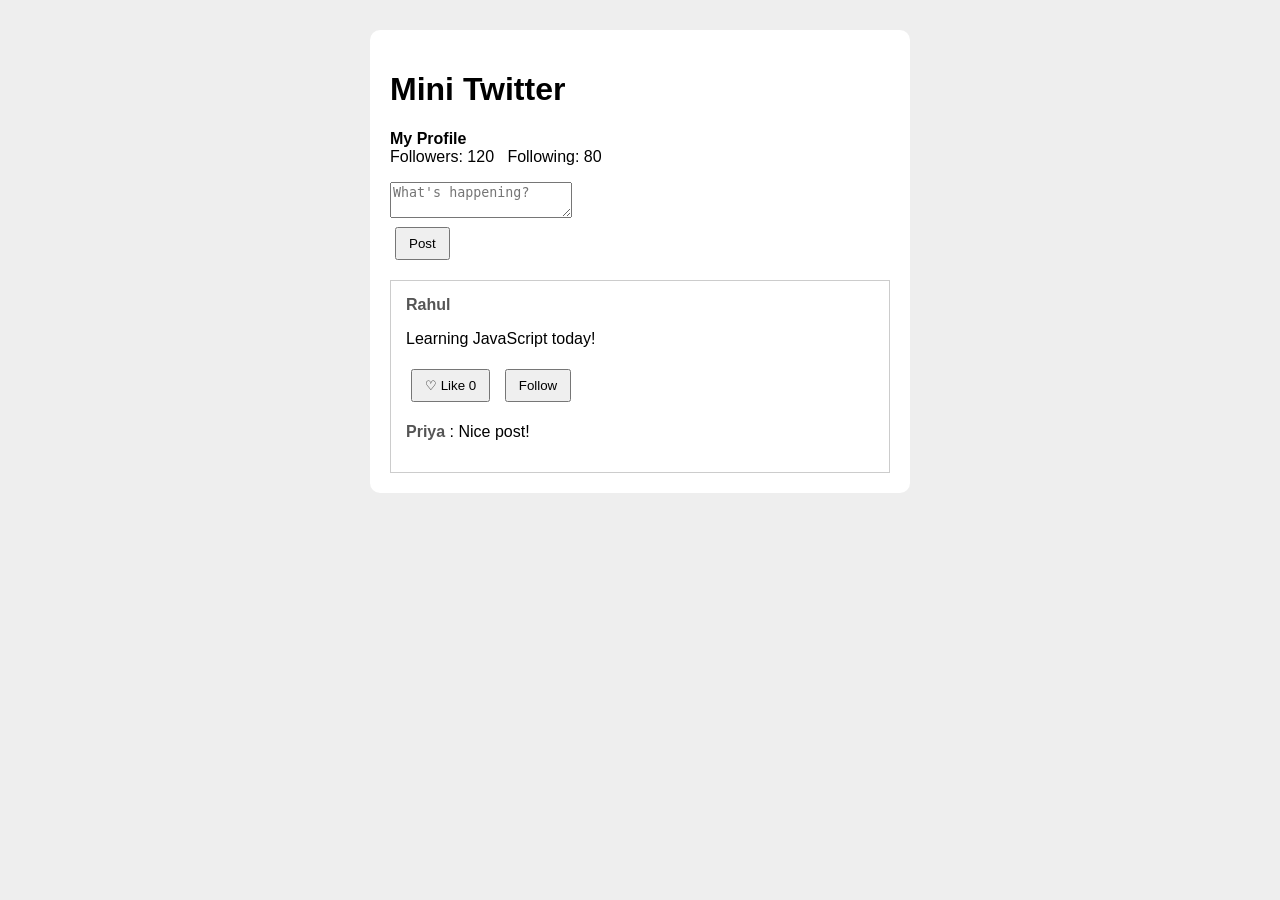
==== index.html @ 10c35ac1 "Add files via upload" ====
<!doctype html>
<html>
  <head>
    <title>Mini Twitter</title>
    <link rel="stylesheet" href="style.css" />
  </head>

  <body>
    <div class="box">
      <h1>Mini Twitter</h1>

      <p>
        <b>My Profile</b><br />
        Followers: 120 &nbsp; Following: 80
      </p>

      <textarea id="postText" placeholder="What's happening?"></textarea>
      <br />

      <button onclick="post()">Post</button>

      <div class="post">
        <b class="profile" onclick="viewProfile('Rahul')"> Rahul </b>

        <p>Learning JavaScript today!</p>

        <button onclick="likePost(this)">♡ Like <span>0</span></button>

        <button onclick="follow(this)">Follow</button>

        <p>
          <b class="profile" onclick="viewProfile('Priya')"> Priya </b>: Nice
          post!
        </p>
      </div>

      <div id="newPost"></div>
    </div>

    <script src="script.js"></script>
  </body>
</html>
---- style.css ----
body {
  font-family: Arial;
  background: #eee;
}

.box {
  background: white;
  width: 500px;
  margin: 30px auto;
  padding: 20px;
  border-radius: 10px;
}

.post {
  border: 1px solid #ccc;
  padding: 15px;
  margin-top: 15px;
}

button {
  padding: 7px 12px;
  margin: 5px;
}

.profile {
  color: #555;
  cursor: pointer;
}
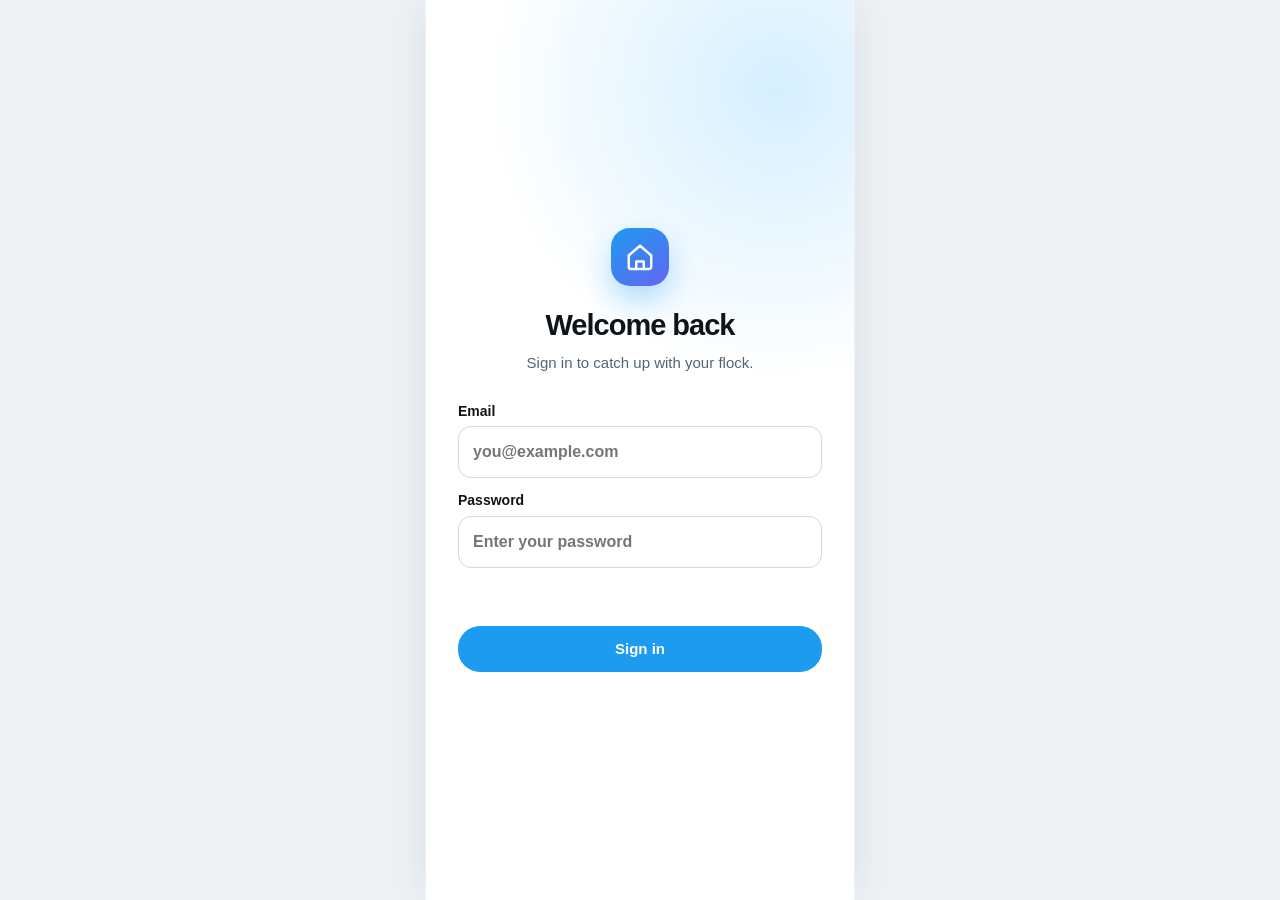
==== commit 5a61429a: "Add files via upload" ====
--- a/index.html
+++ b/index.html
@@ -1,42 +1 @@
-<!doctype html>
-<html>
-  <head>
-    <title>Mini Twitter</title>
-    <link rel="stylesheet" href="style.css" />
-  </head>
-
-  <body>
-    <div class="box">
-      <h1>Mini Twitter</h1>
-
-      <p>
-        <b>My Profile</b><br />
-        Followers: 120 &nbsp; Following: 80
-      </p>
-
-      <textarea id="postText" placeholder="What's happening?"></textarea>
-      <br />
-
-      <button onclick="post()">Post</button>
-
-      <div class="post">
-        <b class="profile" onclick="viewProfile('Rahul')"> Rahul </b>
-
-        <p>Learning JavaScript today!</p>
-
-        <button onclick="likePost(this)">♡ Like <span>0</span></button>
-
-        <button onclick="follow(this)">Follow</button>
-
-        <p>
-          <b class="profile" onclick="viewProfile('Priya')"> Priya </b>: Nice
-          post!
-        </p>
-      </div>
-
-      <div id="newPost"></div>
-    </div>
-
-    <script src="script.js"></script>
-  </body>
-</html>
+<!doctype html><html><head><meta charset="utf-8"><meta name="viewport" content="width=device-width,initial-scale=1"><title>Chirp — Home</title><link rel="stylesheet" href="style.css"></head><body><main class="page"><header class="top"><a href="profile.html" class="avatar">MC</a><span class="brand">chirp</span><button class="icon-btn" data-icon="mail" onclick="location.href='messages.html'"></button></header><nav class="tabs"><a class="active">For you</a><a href="explore.html">Following</a></nav><section class="composer"><div class="avatar">MC</div><div style="flex:1"><textarea id="new-post" placeholder="What’s happening?"></textarea><div class="composer-tools"><span>▧ ◌ ☺</span><button class="primary" onclick="publish()">Post</button></div></div></section><section id="feed"></section></main><button class="fab" data-icon="plus" onclick="document.querySelector('#new-post').focus()"></button><div id="modal" class="modal"></div><script src="data.js"></script><script src="app.js"></script><script>renderFeed();document.querySelectorAll('[data-icon]').forEach(x=>x.innerHTML=icon(x.dataset.icon));document.body.insertAdjacentHTML('beforeend',nav('home'));</script></body></html>
--- a/style.css
+++ b/style.css
@@ -1,28 +1,3 @@
-body {
-  font-family: Arial;
-  background: #eee;
-}
-
-.box {
-  background: white;
-  width: 500px;
-  margin: 30px auto;
-  padding: 20px;
-  border-radius: 10px;
-}
-
-.post {
-  border: 1px solid #ccc;
-  padding: 15px;
-  margin-top: 15px;
-}
-
-button {
-  padding: 7px 12px;
-  margin: 5px;
-}
-
-.profile {
-  color: #555;
-  cursor: pointer;
-}
+:root{--ink:#0f1419;--muted:#536471;--line:#eff3f4;--blue:#1d9bf0;--blue2:#0b7cc1;--soft:#f7f9f9;--green:#00ba7c;--red:#f4212e}*{box-sizing:border-box}html{background:#eef2f5;display:flex;justify-content:center}body{margin:0;background:#fff;color:var(--ink);font:15px/1.35 -apple-system,BlinkMacSystemFont,"Segoe UI",sans-serif;width:100%;max-width:430px;min-height:100vh;border-inline:1px solid var(--line);box-shadow:0 0 45px #30445418}a{color:inherit;text-decoration:none}button,input,textarea{font:inherit}button{border:0;cursor:pointer}.page{padding-bottom:72px}.top{height:58px;display:flex;align-items:center;justify-content:space-between;padding:0 16px;border-bottom:1px solid var(--line);position:sticky;top:0;background:#fffd;backdrop-filter:blur(10px);z-index:4}.brand{font-weight:850;font-size:20px;letter-spacing:-1px;color:var(--blue)}.avatar{width:38px;height:38px;border-radius:50%;background:linear-gradient(135deg,#ff9a61,#8e4bff);color:#fff;display:grid;place-items:center;font-weight:700}.icon-btn{background:transparent;padding:8px;color:var(--ink);display:inline-grid;place-items:center}.ico{width:21px;height:21px;display:block;fill:none;stroke:currentColor;stroke-width:1.9;stroke-linecap:round;stroke-linejoin:round}.tabs{display:flex;border-bottom:1px solid var(--line);position:sticky;top:58px;background:#fffd;z-index:3}.tabs a{flex:1;text-align:center;padding:15px 0 12px;font-weight:600;color:var(--muted)}.tabs a.active{color:var(--ink);border-bottom:3px solid var(--blue)}.composer{display:flex;gap:11px;padding:14px 16px;border-bottom:8px solid var(--soft)}.composer textarea{border:0;resize:none;outline:0;flex:1;min-height:53px;font-size:17px;padding-top:8px}.composer-tools{display:flex;justify-content:space-between;align-items:center;margin-left:49px}.composer-tools span{color:var(--blue);font-size:20px;letter-spacing:7px}.primary{background:var(--blue);color:#fff;border-radius:22px;padding:9px 18px;font-weight:700}.primary:disabled{opacity:.5}.post{padding:12px 16px;border-bottom:1px solid var(--line);display:flex;gap:11px}.post-body{min-width:0;flex:1}.post-head{display:flex;gap:5px;align-items:center;white-space:nowrap}.name{font-weight:750;overflow:hidden;text-overflow:ellipsis}.handle,.time,.subtle{color:var(--muted)}.post-text{margin:3px 0 10px;white-space:pre-wrap;font-size:15.5px}.media{height:180px;border-radius:15px;background:linear-gradient(135deg,#bbdef8,#6f95d6 45%,#343a62);display:grid;place-items:center;color:#fff;font-size:46px;overflow:hidden}.media.sunset{background:linear-gradient(145deg,#f58f79,#d95580 45%,#543574)}.media.city{background:linear-gradient(145deg,#7db9e8,#36466d 55%,#171c32)}.actions{display:flex;justify-content:space-between;color:var(--muted);margin-top:9px}.actions button{background:transparent;color:inherit;font-size:13px;padding:3px;display:flex;align-items:center;gap:5px}.actions .ico{width:18px;height:18px}.actions button.liked{color:#e0245e}.actions button.reposted{color:var(--green)}.bottom{position:fixed;left:50%;bottom:0;transform:translateX(-50%);width:min(100%,430px);height:64px;background:#fffe;border-top:1px solid var(--line);display:flex;justify-content:space-around;align-items:center;z-index:9;backdrop-filter:blur(10px)}.bottom a{padding:12px;display:grid;place-items:center}.bottom a.active{color:var(--blue)}.bottom .ico{width:23px;height:23px}.fab{position:fixed;right:max(18px,calc((100vw - 430px)/2 + 18px));bottom:82px;width:54px;height:54px;border-radius:50%;background:var(--blue);color:white;font-size:27px;box-shadow:0 4px 12px #0003}.section{padding:14px 16px;border-bottom:8px solid var(--soft)}h2{font-size:20px;margin:3px 0 13px}h3{font-size:17px;margin:0}.search{background:#eff3f4;border:0;border-radius:22px;padding:11px 15px;width:100%;outline-color:var(--blue)}.card{padding:13px 0;border-bottom:1px solid var(--line)}.trend{display:flex;justify-content:space-between}.trend strong{display:block;margin:2px 0}.notice{display:flex;gap:12px;padding:14px 16px;border-bottom:1px solid var(--line)}.notice .copy{flex:1}.notice p{margin:2px 0;color:var(--muted);font-size:14px}.user-row{display:flex;gap:10px;align-items:center;padding:11px 16px}.user-row .meta{flex:1}.outline{background:white;border:1px solid #cfd9de;border-radius:20px;padding:7px 15px;font-weight:700}.outline.following{background:var(--ink);color:#fff;border-color:var(--ink)}.message{display:flex;gap:10px;padding:14px 16px;border-bottom:1px solid var(--line)}.message .copy{min-width:0;flex:1}.message p{margin:3px 0;white-space:nowrap;overflow:hidden;text-overflow:ellipsis}.badge{display:inline-grid;place-items:center;background:var(--blue);color:#fff;width:17px;height:17px;border-radius:50%;font-size:11px}.chat{min-height:calc(100vh - 125px);padding:12px 16px}.bubble{max-width:78%;padding:10px 13px;border-radius:18px;background:#eff3f4;margin:8px 0}.bubble.mine{background:var(--blue);color:#fff;margin-left:auto}.chat-input{position:fixed;left:50%;bottom:64px;transform:translateX(-50%);max-width:430px;width:100%;padding:9px 12px;background:white;border-top:1px solid var(--line);display:flex;gap:8px}.chat-input input{flex:1;border:1px solid #cfd9de;border-radius:20px;padding:9px 13px;outline-color:var(--blue)}.profile-head{height:132px;background:linear-gradient(130deg,#4b76b7,#c4e3f4);position:relative}.profile-info{padding:0 16px 13px;border-bottom:1px solid var(--line)}.profile-info .avatar{width:78px;height:78px;font-size:25px;border:4px solid white;margin-top:-39px}.profile-info .outline{float:right;margin-top:10px}.profile-info h2{margin:10px 0 0}.bio{margin:8px 0}.counts{display:flex;gap:15px;color:var(--muted)}.counts b{color:var(--ink)}.modal{position:fixed;inset:0;background:#0008;z-index:20;display:none;align-items:center;justify-content:center;padding:18px}.modal.open{display:flex}.sheet{background:#fff;width:100%;max-width:394px;border-radius:22px;padding:18px;max-height:72vh;overflow:auto;box-shadow:0 18px 60px #0005}.sheet h2{display:flex;justify-content:space-between}.comment{padding:10px 0;border-bottom:1px solid var(--line)}.comment p{margin:3px 0}.muted{color:var(--muted)}
+.login-page{min-height:100vh;display:grid;place-items:center;padding:24px;background:radial-gradient(circle at 82% 10%,#d6efff,transparent 33%),#fff}.login-card{width:100%;padding:18px 8px}.login-mark{width:58px;height:58px;border-radius:19px;background:linear-gradient(145deg,#1d9bf0,#6366f1);display:grid;place-items:center;margin:0 auto 20px;color:#fff;box-shadow:0 14px 30px #1d9bf055}.login-mark .ico{width:30px;height:30px}.login-card h1{text-align:center;font-size:29px;letter-spacing:-1px;margin:0}.login-card>p{text-align:center;color:var(--muted);margin:8px 0 28px}.login-form{display:grid;gap:13px}.login-form label{font-weight:700;font-size:14px}.login-form input{width:100%;margin-top:6px;border:1px solid #cfd9de;border-radius:13px;padding:14px;outline-color:var(--blue);font-size:16px}.login-form button{margin-top:8px;width:100%;padding:13px}.login-error{min-height:20px;color:#d92d20;text-align:center;font-size:14px;margin:2px 0}.login-note{text-align:center;color:var(--muted);font-size:13px;margin-top:22px}
+.reply-form{position:static;transform:none;display:flex;gap:8px;width:100%;padding-top:14px;border-top:1px solid var(--line);margin-top:8px}.reply-form input{min-width:0;flex:1;border:1px solid #cfd9de;border-radius:20px;padding:9px 13px;outline-color:var(--blue)}.reply-form .primary{padding:9px 14px}
